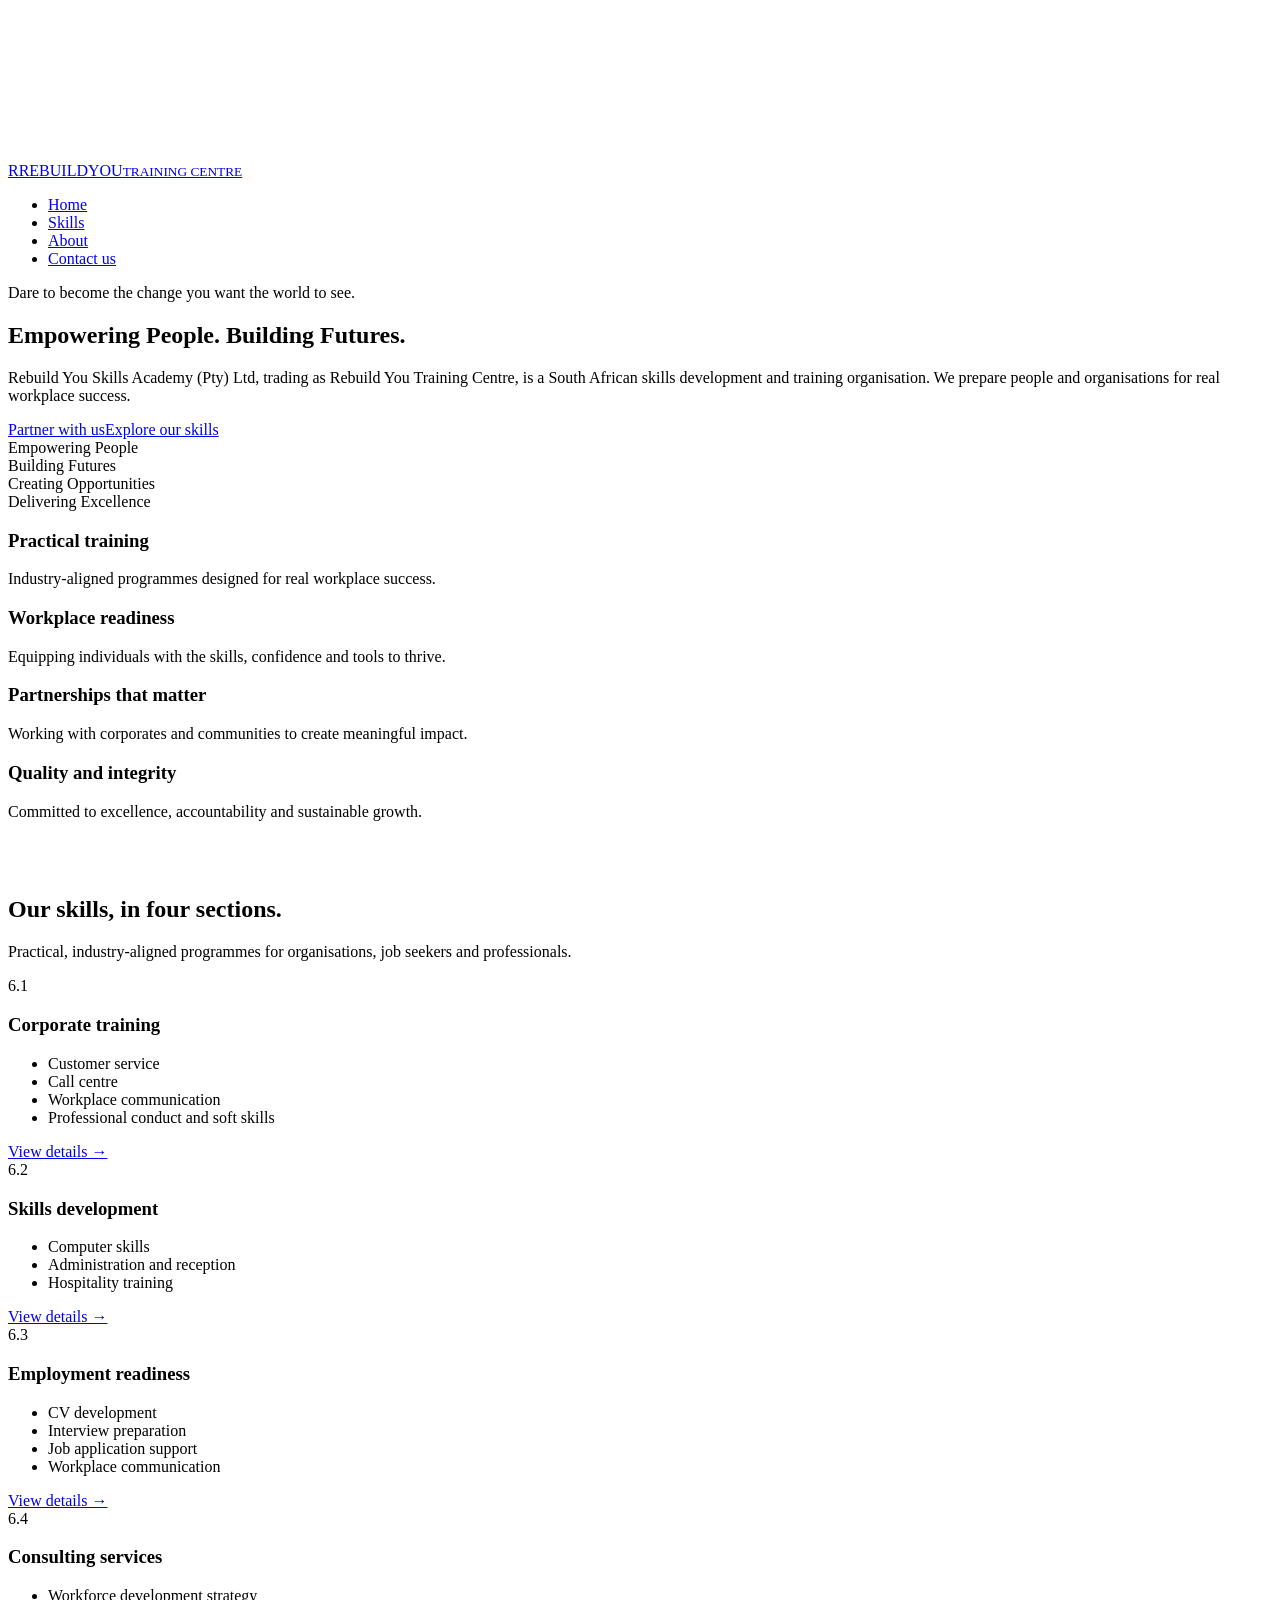
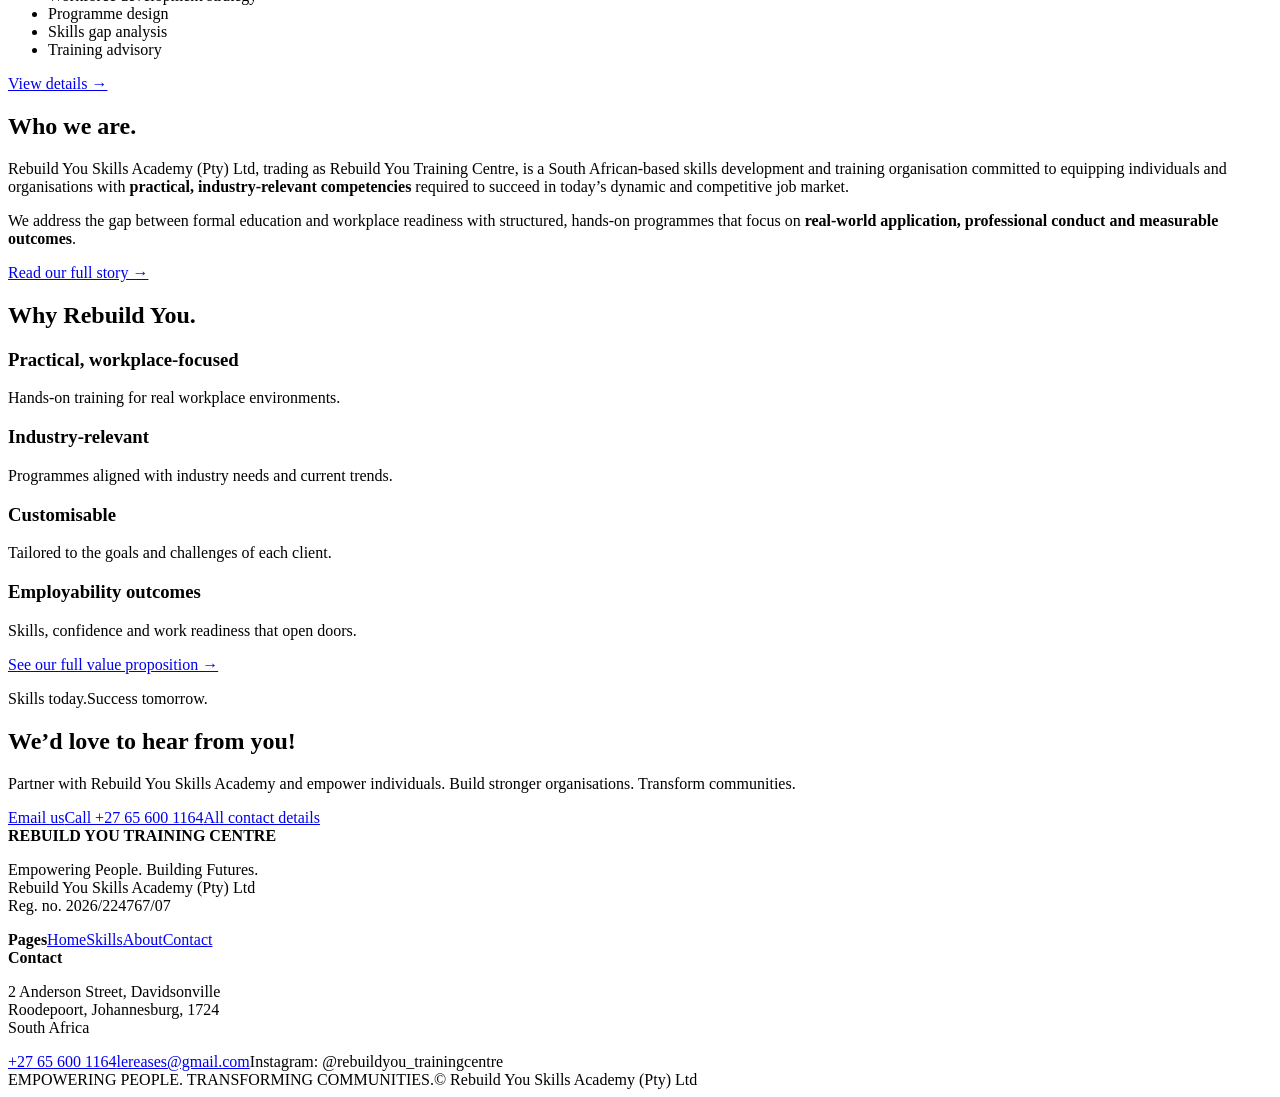
==== index.html @ abe12714 "Rename index (2).html to index.html" ====
<!DOCTYPE html>
<html lang="en">
<head>
<meta charset="UTF-8">
<meta name="viewport" content="width=device-width, initial-scale=1">
<title>Rebuild You Training Centre | Empowering People. Building Futures.</title>
<meta name="description" content="Rebuild You Skills Academy (Pty) Ltd, trading as Rebuild You Training Centre. Practical, industry-aligned skills training in South Africa.">
<link rel="preconnect" href="https://fonts.googleapis.com">
<link rel="preconnect" href="https://fonts.gstatic.com" crossorigin>
<link href="https://fonts.googleapis.com/css2?family=Bricolage+Grotesque:wght@500;700;800&family=Instrument+Sans:wght@400;500;600&display=swap" rel="stylesheet">
<link rel="stylesheet" href="style.css">
</head>
<body>
<canvas id="wall" aria-hidden="true"></canvas>
<header>
  <div class="wrap nav">
    <a href="index.html" class="logo" aria-label="Rebuild You Training Centre home"><span class="mark">R</span><span>REBUILDYOU<small>TRAINING CENTRE</small></span></a>
    <nav aria-label="Main"><ul><li><a href="index.html" class="on" aria-current="page">Home</a></li><li><a href="skills.html">Skills</a></li><li><a href="about.html">About</a></li><li><a class="btn" href="about.html#contact">Contact us</a></li></ul></nav>
  </div>
</header>

<main id="top">
<section class="hero" style="border:0;padding-bottom:40px">
  <div class="wrap">
    <p class="tag">Dare to become the change you want the world to see.</p>
    <h1>Empowering People. Building Futures.</h1>
    <p class="l">Rebuild You Skills Academy (Pty) Ltd, trading as Rebuild You Training Centre, is a South African skills development and training organisation. We prepare people and organisations for real workplace success.</p>
    <div class="acts"><a class="btn" href="about.html#contact">Partner with us</a><a class="btn o" href="skills.html">Explore our skills</a></div>
    <div class="pillars">
      <div>Empowering People</div><div>Building Futures</div><div>Creating Opportunities</div><div>Delivering Excellence</div>
    </div>
    <div class="four">
      <div><h3>Practical training</h3><p>Industry-aligned programmes designed for real workplace success.</p></div>
      <div><h3>Workplace readiness</h3><p>Equipping individuals with the skills, confidence and tools to thrive.</p></div>
      <div><h3>Partnerships that matter</h3><p>Working with corporates and communities to create meaningful impact.</p></div>
      <div><h3>Quality and integrity</h3><p>Committed to excellence, accountability and sustainable growth.</p></div>
    </div>
  </div>
</section>

<section id="skills" class="alt"><div class="wrap">
<h2>Our skills, in four sections.</h2><p class="secintro">Practical, industry-aligned programmes for organisations, job seekers and professionals.</p>
<div class="grid g4">
<div class="card b"><span class="chip">6.1</span><h3>Corporate training</h3><ul class="c"><li>Customer service</li><li>Call centre</li><li>Workplace communication</li><li>Professional conduct and soft skills</li></ul><a class="more" href="skills.html#s-corporate">View details &rarr;</a></div>
<div class="card t"><span class="chip">6.2</span><h3>Skills development</h3><ul class="c"><li>Computer skills</li><li>Administration and reception</li><li>Hospitality training</li></ul><a class="more" href="skills.html#s-skills">View details &rarr;</a></div>
<div class="card p"><span class="chip">6.3</span><h3>Employment readiness</h3><ul class="c"><li>CV development</li><li>Interview preparation</li><li>Job application support</li><li>Workplace communication</li></ul><a class="more" href="skills.html#s-employ">View details &rarr;</a></div>
<div class="card b"><span class="chip">6.4</span><h3>Consulting services</h3><ul class="c"><li>Workforce development strategy</li><li>Programme design</li><li>Skills gap analysis</li><li>Training advisory</li></ul><a class="more" href="skills.html#s-consult">View details &rarr;</a></div>
</div></div></section>

<section id="who"><div class="wrap"><h2>Who we are.</h2>
<div class="prose"><p>Rebuild You Skills Academy (Pty) Ltd, trading as Rebuild You Training Centre, is a South African-based skills development and training organisation committed to equipping individuals and organisations with <b>practical, industry-relevant competencies</b> required to succeed in today’s dynamic and competitive job market.</p>
<p>We address the gap between formal education and workplace readiness with structured, hands-on programmes that focus on <b>real-world application, professional conduct and measurable outcomes</b>.</p></div>
<a class="more" href="about.html">Read our full story &rarr;</a></div></section>

<section id="why" class="alt"><div class="wrap"><h2>Why Rebuild You.</h2>
<div class="grid g4">
<div class="card t"><h3>Practical, workplace-focused</h3><p>Hands-on training for real workplace environments.</p></div>
<div class="card b"><h3>Industry-relevant</h3><p>Programmes aligned with industry needs and current trends.</p></div>
<div class="card p"><h3>Customisable</h3><p>Tailored to the goals and challenges of each client.</p></div>
<div class="card t"><h3>Employability outcomes</h3><p>Skills, confidence and work readiness that open doors.</p></div>
</div><a class="more" href="skills.html#value">See our full value proposition &rarr;</a></div></section>

<div class="band"><div class="wrap"><p>Skills today.<span>Success tomorrow.</span></p></div></div>

<section id="touch" class="cta"><div class="wrap"><h2>We’d love to hear from you!</h2>
<p class="sub">Partner with Rebuild You Skills Academy and empower individuals. Build stronger organisations. Transform communities.</p>
<div class="acts"><a class="btn" href="mailto:lereases@gmail.com">Email us</a><a class="btn o" href="tel:+27656001164">Call +27 65 600 1164</a><a class="btn o" href="about.html#contact">All contact details</a></div></div></section>
</main>

<footer>
  <div class="wrap fgrid">
    <div><strong class="fb">REBUILD YOU TRAINING CENTRE</strong><p>Empowering People. Building Futures.<br>Rebuild You Skills Academy (Pty) Ltd<br>Reg. no. 2026/224767/07</p></div>
    <div><b>Pages</b><a href="index.html">Home</a><a href="skills.html">Skills</a><a href="about.html">About</a><a href="about.html#contact">Contact</a></div>
    <div><b>Contact</b><p>2 Anderson Street, Davidsonville<br>Roodepoort, Johannesburg, 1724<br>South Africa</p><a href="tel:+27656001164">+27 65 600 1164</a><a href="mailto:lereases@gmail.com">lereases@gmail.com</a><span>Instagram: @rebuildyou_trainingcentre</span></div>
  </div>
  <div class="wrap copy"><span>EMPOWERING PEOPLE. TRANSFORMING COMMUNITIES.</span><span>&copy; <span id="yr"></span> Rebuild You Skills Academy (Pty) Ltd</span></div>
</footer>
<script src="site.js" defer></script>
</body>
</html>
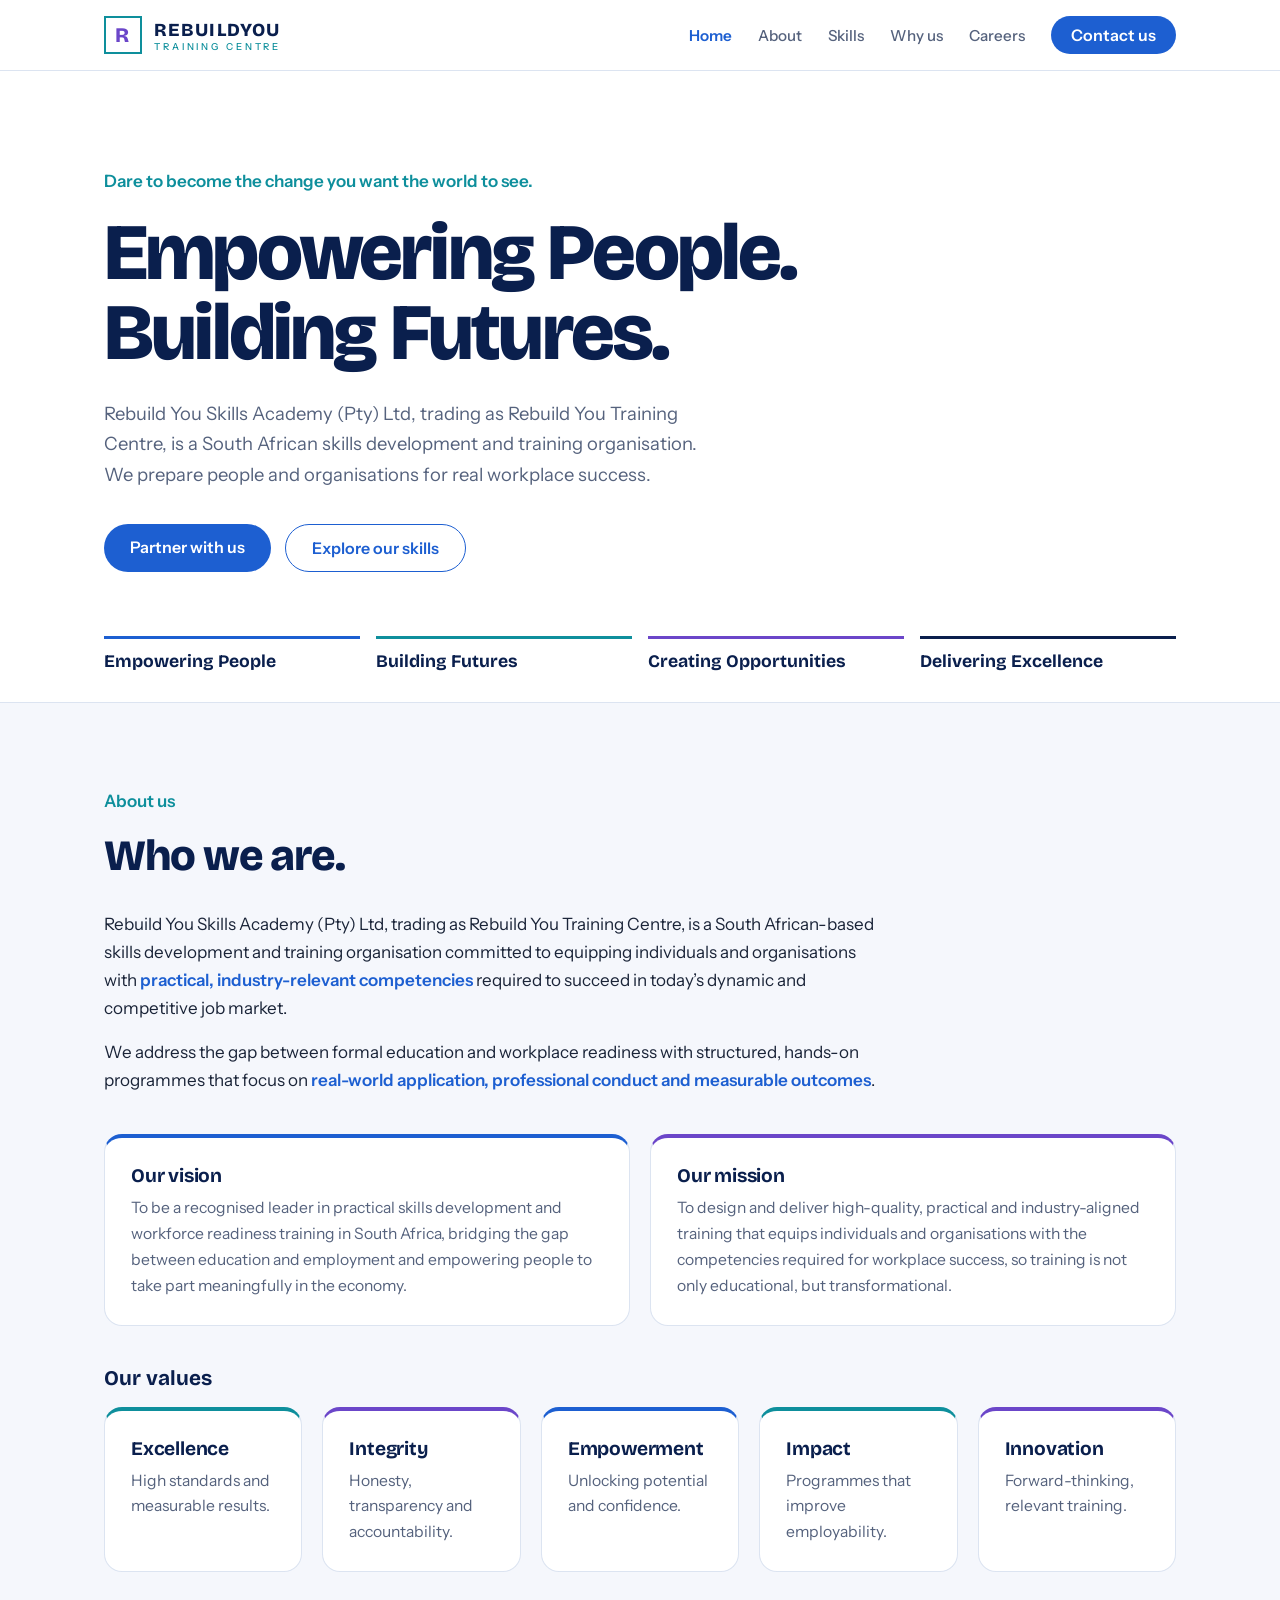
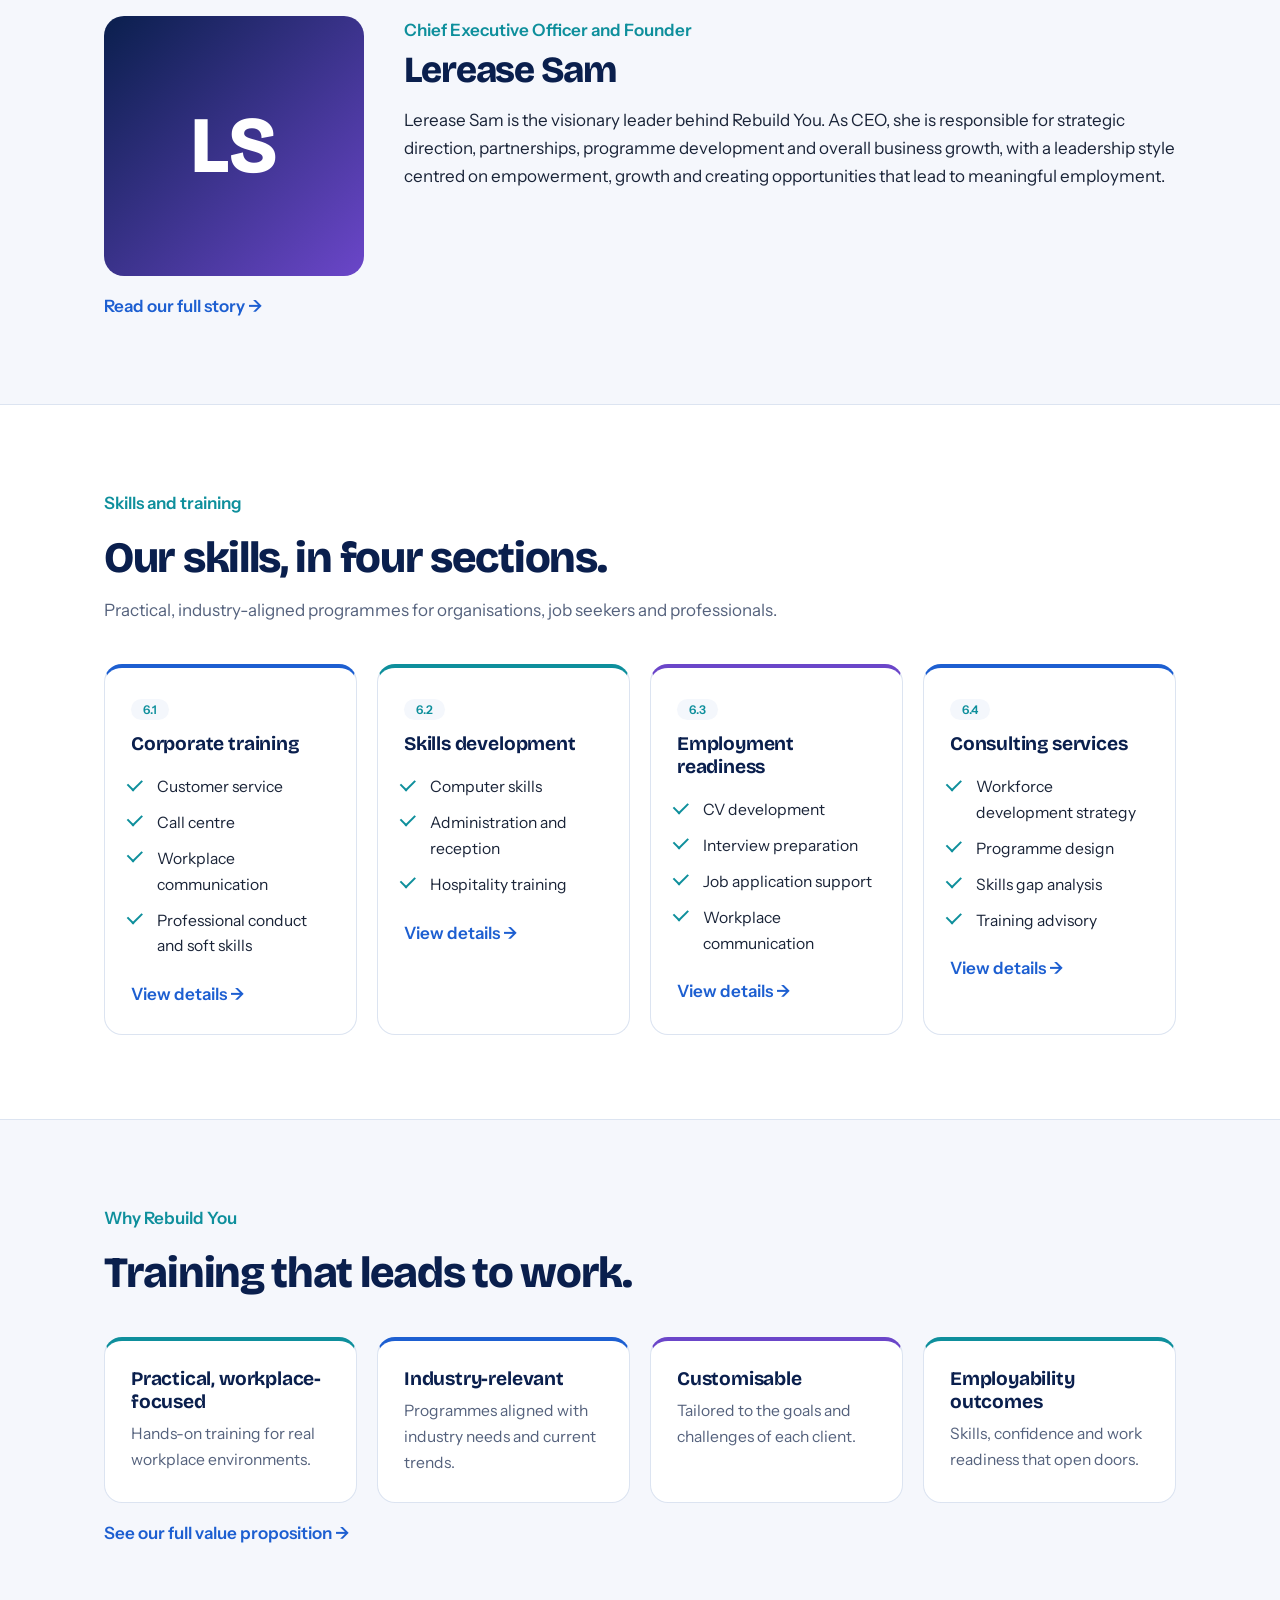
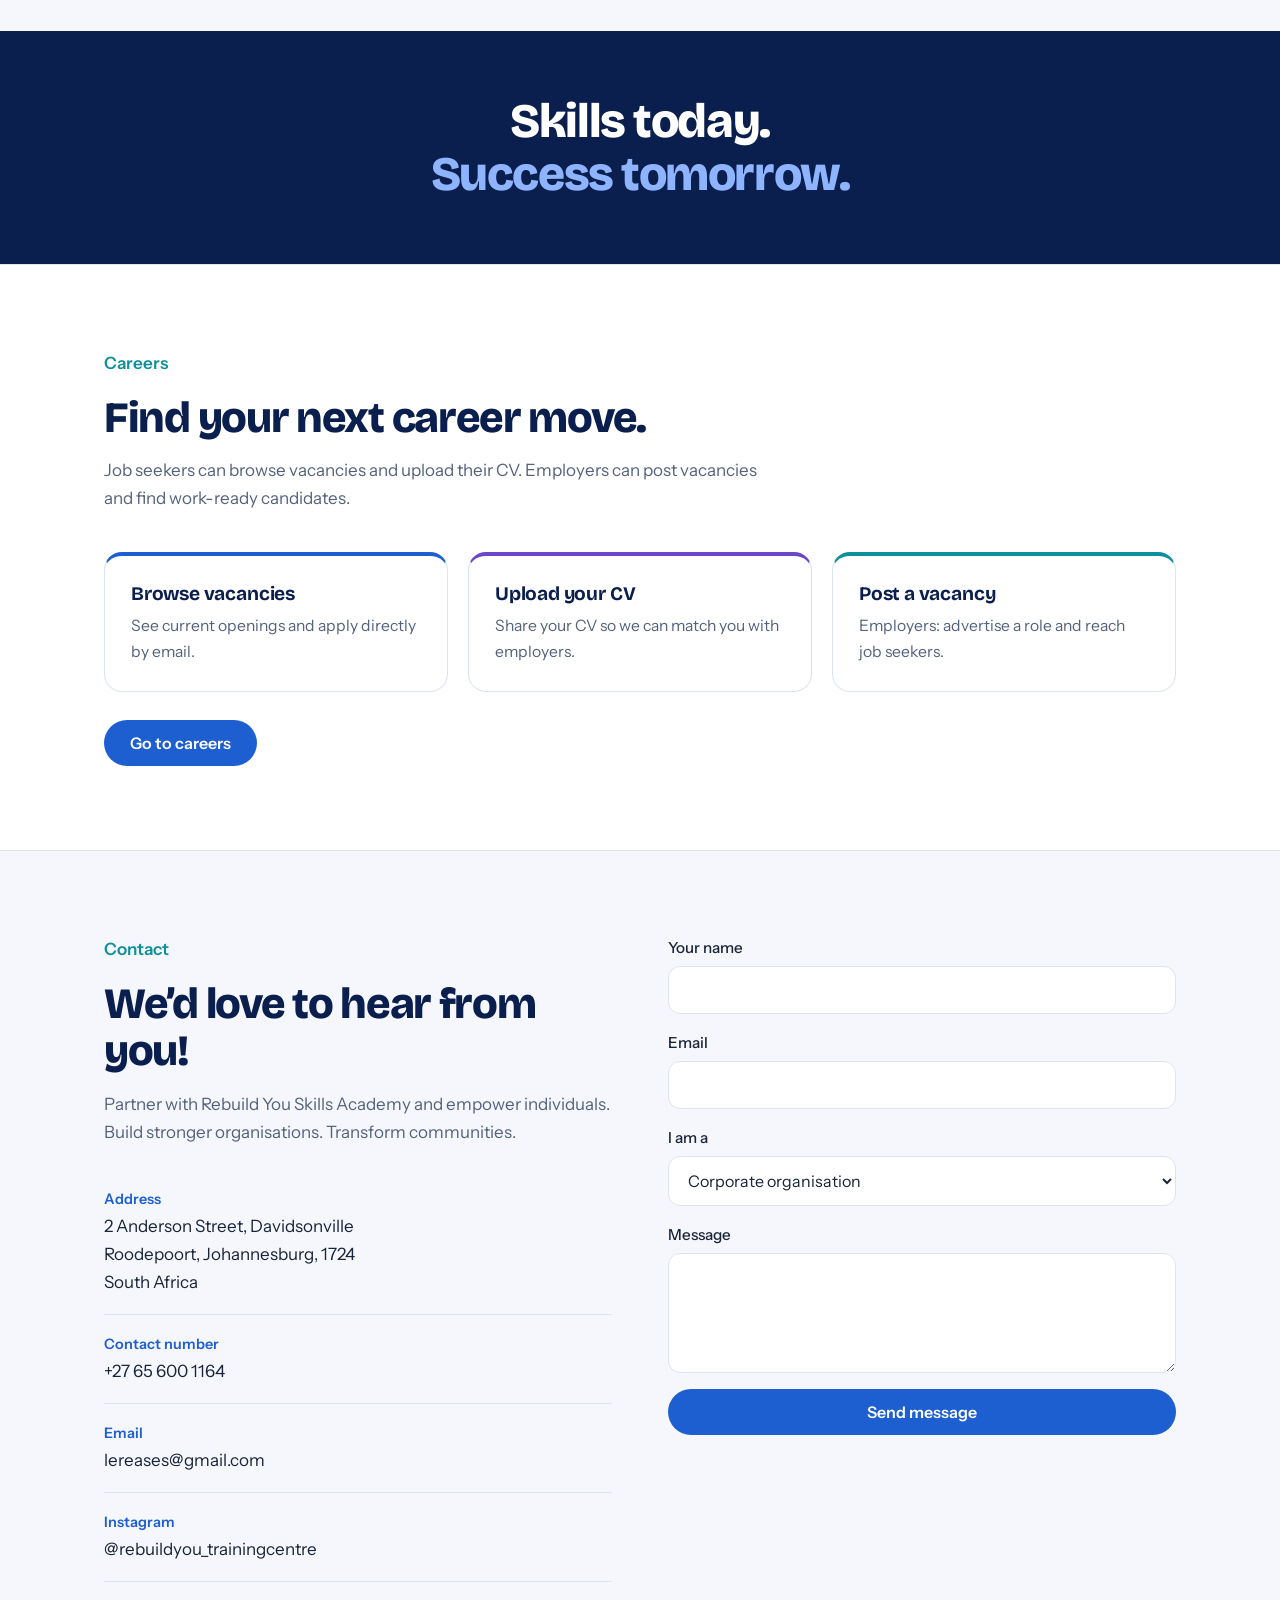
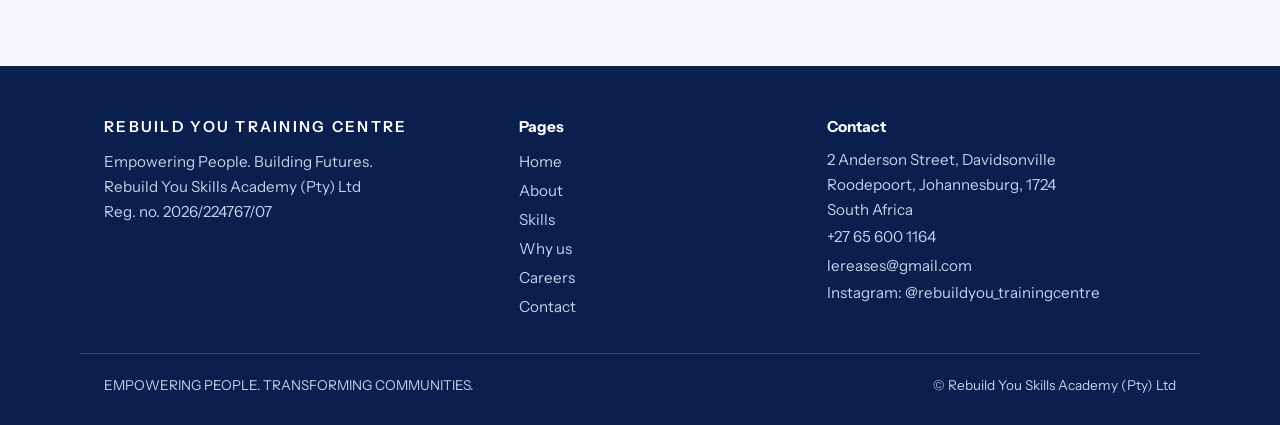
==== commit 31e2ed12: "Update index.html" ====
--- a/index.html
+++ b/index.html
@@ -15,31 +15,40 @@
 <header>
   <div class="wrap nav">
     <a href="index.html" class="logo" aria-label="Rebuild You Training Centre home"><span class="mark">R</span><span>REBUILDYOU<small>TRAINING CENTRE</small></span></a>
-    <nav aria-label="Main"><ul><li><a href="index.html" class="on" aria-current="page">Home</a></li><li><a href="skills.html">Skills</a></li><li><a href="about.html">About</a></li><li><a class="btn" href="about.html#contact">Contact us</a></li></ul></nav>
+    <nav aria-label="Main"><ul><li><a href="#top" data-s="top" class="on">Home</a></li><li><a href="#about" data-s="about">About</a></li><li><a href="#skills" data-s="skills">Skills</a></li><li><a href="#why" data-s="why">Why us</a></li><li><a href="#careers" data-s="careers">Careers</a></li><li><a class="btn" href="#contact">Contact us</a></li></ul></nav>
   </div>
 </header>
+<main id="top" class="compact">
+<section class="hero" style="border:0;padding-bottom:30px"><div class="wrap">
+<p class="tag">Dare to become the change you want the world to see.</p>
+<h1>Empowering People. Building Futures.</h1>
+<p class="l">Rebuild You Skills Academy (Pty) Ltd, trading as Rebuild You Training Centre, is a South African skills development and training organisation. We prepare people and organisations for real workplace success.</p>
+<div class="acts"><a class="btn" href="#contact">Partner with us</a><a class="btn o" href="#skills">Explore our skills</a></div>
+<div class="pillars"><div>Empowering People</div><div>Building Futures</div><div>Creating Opportunities</div><div>Delivering Excellence</div></div>
+</div></section>
 
-<main id="top">
-<section class="hero" style="border:0;padding-bottom:40px">
-  <div class="wrap">
-    <p class="tag">Dare to become the change you want the world to see.</p>
-    <h1>Empowering People. Building Futures.</h1>
-    <p class="l">Rebuild You Skills Academy (Pty) Ltd, trading as Rebuild You Training Centre, is a South African skills development and training organisation. We prepare people and organisations for real workplace success.</p>
-    <div class="acts"><a class="btn" href="about.html#contact">Partner with us</a><a class="btn o" href="skills.html">Explore our skills</a></div>
-    <div class="pillars">
-      <div>Empowering People</div><div>Building Futures</div><div>Creating Opportunities</div><div>Delivering Excellence</div>
-    </div>
-    <div class="four">
-      <div><h3>Practical training</h3><p>Industry-aligned programmes designed for real workplace success.</p></div>
-      <div><h3>Workplace readiness</h3><p>Equipping individuals with the skills, confidence and tools to thrive.</p></div>
-      <div><h3>Partnerships that matter</h3><p>Working with corporates and communities to create meaningful impact.</p></div>
-      <div><h3>Quality and integrity</h3><p>Committed to excellence, accountability and sustainable growth.</p></div>
-    </div>
-  </div>
-</section>
+<section id="about" class="alt"><div class="wrap">
+<p class="tag">About us</p><h2>Who we are.</h2>
+<div class="prose"><p>Rebuild You Skills Academy (Pty) Ltd, trading as Rebuild You Training Centre, is a South African-based skills development and training organisation committed to equipping individuals and organisations with <b>practical, industry-relevant competencies</b> required to succeed in today’s dynamic and competitive job market.</p>
+<p>We address the gap between formal education and workplace readiness with structured, hands-on programmes that focus on <b>real-world application, professional conduct and measurable outcomes</b>.</p></div>
+<div class="grid g2">
+<div class="card b"><h3>Our vision</h3><p>To be a recognised leader in practical skills development and workforce readiness training in South Africa, bridging the gap between education and employment and empowering people to take part meaningfully in the economy.</p></div>
+<div class="card p"><h3>Our mission</h3><p>To design and deliver high-quality, practical and industry-aligned training that equips individuals and organisations with the competencies required for workplace success, so training is not only educational, but transformational.</p></div>
+</div>
+<h3 style="font:700 1.3rem var(--d);color:var(--navy);margin-top:40px">Our values</h3>
+<div class="grid g5" style="margin-top:16px">
+<div class="card t"><h3>Excellence</h3><p>High standards and measurable results.</p></div>
+<div class="card p"><h3>Integrity</h3><p>Honesty, transparency and accountability.</p></div>
+<div class="card b"><h3>Empowerment</h3><p>Unlocking potential and confidence.</p></div>
+<div class="card t"><h3>Impact</h3><p>Programmes that improve employability.</p></div>
+<div class="card p"><h3>Innovation</h3><p>Forward-thinking, relevant training.</p></div>
+</div>
+<div class="leader" style="margin-top:44px"><div class="ph" role="img" aria-label="Portrait placeholder for Lerease Sam">LS</div><div><p class="role">Chief Executive Officer and Founder</p><h3>Lerease Sam</h3><p>Lerease Sam is the visionary leader behind Rebuild You. As CEO, she is responsible for strategic direction, partnerships, programme development and overall business growth, with a leadership style centred on empowerment, growth and creating opportunities that lead to meaningful employment.</p></div></div>
+<a class="more" href="about.html">Read our full story &rarr;</a>
+</div></section>
 
-<section id="skills" class="alt"><div class="wrap">
-<h2>Our skills, in four sections.</h2><p class="secintro">Practical, industry-aligned programmes for organisations, job seekers and professionals.</p>
+<section id="skills"><div class="wrap">
+<p class="tag">Skills and training</p><h2>Our skills, in four sections.</h2><p class="secintro">Practical, industry-aligned programmes for organisations, job seekers and professionals.</p>
 <div class="grid g4">
 <div class="card b"><span class="chip">6.1</span><h3>Corporate training</h3><ul class="c"><li>Customer service</li><li>Call centre</li><li>Workplace communication</li><li>Professional conduct and soft skills</li></ul><a class="more" href="skills.html#s-corporate">View details &rarr;</a></div>
 <div class="card t"><span class="chip">6.2</span><h3>Skills development</h3><ul class="c"><li>Computer skills</li><li>Administration and reception</li><li>Hospitality training</li></ul><a class="more" href="skills.html#s-skills">View details &rarr;</a></div>
@@ -47,12 +56,8 @@
 <div class="card b"><span class="chip">6.4</span><h3>Consulting services</h3><ul class="c"><li>Workforce development strategy</li><li>Programme design</li><li>Skills gap analysis</li><li>Training advisory</li></ul><a class="more" href="skills.html#s-consult">View details &rarr;</a></div>
 </div></div></section>
 
-<section id="who"><div class="wrap"><h2>Who we are.</h2>
-<div class="prose"><p>Rebuild You Skills Academy (Pty) Ltd, trading as Rebuild You Training Centre, is a South African-based skills development and training organisation committed to equipping individuals and organisations with <b>practical, industry-relevant competencies</b> required to succeed in today’s dynamic and competitive job market.</p>
-<p>We address the gap between formal education and workplace readiness with structured, hands-on programmes that focus on <b>real-world application, professional conduct and measurable outcomes</b>.</p></div>
-<a class="more" href="about.html">Read our full story &rarr;</a></div></section>
-
-<section id="why" class="alt"><div class="wrap"><h2>Why Rebuild You.</h2>
+<section id="why" class="alt"><div class="wrap">
+<p class="tag">Why Rebuild You</p><h2>Training that leads to work.</h2>
 <div class="grid g4">
 <div class="card t"><h3>Practical, workplace-focused</h3><p>Hands-on training for real workplace environments.</p></div>
 <div class="card b"><h3>Industry-relevant</h3><p>Programmes aligned with industry needs and current trends.</p></div>
@@ -62,15 +67,35 @@
 
 <div class="band"><div class="wrap"><p>Skills today.<span>Success tomorrow.</span></p></div></div>
 
-<section id="touch" class="cta"><div class="wrap"><h2>We’d love to hear from you!</h2>
+<section id="careers"><div class="wrap">
+<p class="tag">Careers</p><h2>Find your next career move.</h2><p class="secintro">Job seekers can browse vacancies and upload their CV. Employers can post vacancies and find work-ready candidates.</p>
+<div class="grid g3">
+<div class="card b"><h3>Browse vacancies</h3><p>See current openings and apply directly by email.</p></div>
+<div class="card p"><h3>Upload your CV</h3><p>Share your CV so we can match you with employers.</p></div>
+<div class="card t"><h3>Post a vacancy</h3><p>Employers: advertise a role and reach job seekers.</p></div>
+</div><div class="acts" style="margin-top:28px"><a class="btn" href="jobs.html">Go to careers</a></div></div></section>
+
+<section id="contact" class="alt"><div class="wrap contact">
+<div><p class="tag">Contact</p><h2>We’d love to hear from you!</h2>
 <p class="sub">Partner with Rebuild You Skills Academy and empower individuals. Build stronger organisations. Transform communities.</p>
-<div class="acts"><a class="btn" href="mailto:lereases@gmail.com">Email us</a><a class="btn o" href="tel:+27656001164">Call +27 65 600 1164</a><a class="btn o" href="about.html#contact">All contact details</a></div></div></section>
+<div class="ci" style="margin-top:24px">
+<div><b>Address</b>2 Anderson Street, Davidsonville<br>Roodepoort, Johannesburg, 1724<br>South Africa</div>
+<div><b>Contact number</b><a href="tel:+27656001164">+27 65 600 1164</a></div>
+<div><b>Email</b><a href="mailto:lereases@gmail.com">lereases@gmail.com</a></div>
+<div><b>Instagram</b>@rebuildyou_trainingcentre</div></div></div>
+<form id="form" novalidate>
+<label>Your name<input type="text" name="name" required autocomplete="name"></label>
+<label>Email<input type="email" name="email" required autocomplete="email"></label>
+<label>I am a<select name="who"><option>Corporate organisation</option><option>Small or medium enterprise</option><option>Government institution</option><option>Private client</option><option>Potential partner</option></select></label>
+<label>Message<textarea name="message" required></textarea></label>
+<button class="btn" type="submit">Send message</button><p id="msg" role="status" aria-live="polite"></p>
+</form></div></section>
 </main>
 
 <footer>
   <div class="wrap fgrid">
     <div><strong class="fb">REBUILD YOU TRAINING CENTRE</strong><p>Empowering People. Building Futures.<br>Rebuild You Skills Academy (Pty) Ltd<br>Reg. no. 2026/224767/07</p></div>
-    <div><b>Pages</b><a href="index.html">Home</a><a href="skills.html">Skills</a><a href="about.html">About</a><a href="about.html#contact">Contact</a></div>
+    <div><b>Pages</b><a href="#top">Home</a><a href="#about">About</a><a href="#skills">Skills</a><a href="#why">Why us</a><a href="#careers">Careers</a><a href="#contact">Contact</a></div>
     <div><b>Contact</b><p>2 Anderson Street, Davidsonville<br>Roodepoort, Johannesburg, 1724<br>South Africa</p><a href="tel:+27656001164">+27 65 600 1164</a><a href="mailto:lereases@gmail.com">lereases@gmail.com</a><span>Instagram: @rebuildyou_trainingcentre</span></div>
   </div>
   <div class="wrap copy"><span>EMPOWERING PEOPLE. TRANSFORMING COMMUNITIES.</span><span>&copy; <span id="yr"></span> Rebuild You Skills Academy (Pty) Ltd</span></div>
--- a/style.css
+++ b/style.css
@@ -0,0 +1,139 @@
+:root{--white:#fff;--soft:#f4f7fc;--line:#dce4f1;--navy:#0a1f4d;--blue:#1d5fd1;--purple:#6b46c9;--teal:#0e8f9c;--text:#1a2438;--muted:#55627d;--d:'Bricolage Grotesque',Arial,sans-serif;--b:'Instrument Sans',Arial,sans-serif}
+*{box-sizing:border-box;margin:0;padding:0}
+html{scroll-behavior:smooth;scroll-padding-top:80px}
+body{background:var(--white);color:var(--text);font:400 17px/1.65 var(--b)}
+a{color:inherit;text-decoration:none}
+:focus-visible{outline:3px solid var(--blue);outline-offset:3px}
+.wrap{max-width:1120px;margin:0 auto;padding:0 24px}
+#wall{position:fixed;inset:0;width:100%;height:100%;z-index:0;pointer-events:none}
+main,footer,header{position:relative;z-index:1}
+
+/* Header */
+header{position:sticky;top:0;z-index:10;background:rgba(255,255,255,.92);backdrop-filter:blur(10px);border-bottom:1px solid var(--line)}
+.nav{display:flex;align-items:center;justify-content:space-between;height:70px;gap:20px}
+.logo{display:flex;align-items:center;gap:12px;font:800 1.15rem var(--d);letter-spacing:.06em;color:var(--navy)}
+.mark{width:38px;height:38px;border:2px solid var(--teal);display:grid;place-items:center;font:800 1.3rem var(--d);color:var(--purple)}
+.logo small{display:block;font:500 .6rem var(--b);letter-spacing:.3em;color:var(--teal)}
+nav ul{display:flex;gap:26px;list-style:none;align-items:center}
+nav a{color:var(--muted);font-weight:500;font-size:.95rem}
+nav a:hover{color:var(--blue)}
+.btn{display:inline-block;background:var(--blue);color:#fff;font:600 1rem var(--b);padding:13px 26px;border-radius:999px;border:0;cursor:pointer;transition:background .2s,transform .2s}
+.btn:hover{background:var(--purple);transform:translateY(-2px)}
+.btn.o{background:transparent;color:var(--blue);border:1.5px solid var(--blue)}
+.btn.o:hover{background:var(--soft);color:var(--purple)}
+nav .btn{padding:9px 20px;color:#fff}
+
+/* Hero */
+.hero{padding:96px 0 80px}
+.tag{color:var(--teal);font-weight:600;margin-bottom:18px}
+h1{font:800 clamp(2.6rem,6.5vw,5rem)/1 var(--d);letter-spacing:-.035em;color:var(--navy);max-width:11em}
+.hero p.l{margin:26px 0 34px;max-width:34em;color:var(--muted);font-size:1.15rem}
+.acts{display:flex;gap:14px;flex-wrap:wrap}
+.pillars{display:grid;grid-template-columns:repeat(4,1fr);gap:16px;margin-top:64px}
+.pillars div{border-top:3px solid var(--blue);padding-top:12px;font:700 1.1rem var(--d);color:var(--navy)}
+.pillars div:nth-child(2){border-color:var(--teal)}.pillars div:nth-child(3){border-color:var(--purple)}.pillars div:nth-child(4){border-color:var(--navy)}
+.four{display:grid;grid-template-columns:repeat(4,1fr);gap:20px;margin-top:40px}
+.four h3{font:700 1.05rem var(--d);color:var(--blue)}
+.four p{color:var(--muted);font-size:.97rem}
+
+/* Sections */
+section{padding:84px 0;border-top:1px solid var(--line)}
+section.alt{background:rgba(244,247,252,.9)}
+h2{font:800 clamp(1.8rem,4vw,2.7rem)/1.08 var(--d);letter-spacing:-.03em;color:var(--navy);max-width:18em}
+h2 em{font-style:normal;color:var(--blue);margin-right:.35em}
+.sub{color:var(--muted);max-width:42em;margin-top:16px}
+.prose{max-width:46em;margin-top:30px}
+.prose p+p{margin-top:16px}
+.prose b{color:var(--blue);font-weight:600}
+.grid{display:grid;gap:20px;margin-top:40px}
+.g2{grid-template-columns:repeat(2,1fr)}.g3{grid-template-columns:repeat(3,1fr)}.g4{grid-template-columns:repeat(4,1fr)}.g5{grid-template-columns:repeat(5,1fr)}
+.card{background:var(--white);border:1px solid var(--line);border-radius:18px;padding:26px}
+.card h3{font:700 1.2rem var(--d);color:var(--navy);letter-spacing:-.01em;margin-bottom:8px}
+.card p{color:var(--muted);font-size:.98rem}
+.card.t{border-top:4px solid var(--teal)}.card.p{border-top:4px solid var(--purple)}.card.b{border-top:4px solid var(--blue)}
+ul.c{list-style:none;margin-top:14px}
+ul.c li{position:relative;padding:5px 0 5px 26px;font-size:.98rem}
+ul.c li::before{content:"";position:absolute;left:0;top:.8em;width:12px;height:7px;border-left:2.5px solid var(--teal);border-bottom:2.5px solid var(--teal);transform:rotate(-45deg) translateY(-50%)}
+.lbl{font:600 .82rem var(--b);color:var(--blue);margin-top:14px}
+.note{margin-top:32px;padding:20px 24px;border-left:4px solid var(--blue);background:var(--soft);border-radius:0 14px 14px 0;color:var(--navy);font-weight:500}
+
+/* Legal table */
+.tbl{margin-top:36px;border-top:1px solid var(--line)}
+.tbl div{display:grid;grid-template-columns:240px 1fr;gap:20px;padding:18px 0;border-bottom:1px solid var(--line)}
+.tbl b{color:var(--blue);font-weight:600}
+
+/* Steps / phases */
+.steps{counter-reset:s}
+.steps .card{counter-increment:s}
+.steps .card::before{content:counter(s);display:grid;place-items:center;width:38px;height:38px;border-radius:50%;background:var(--blue);color:#fff;font:800 1rem var(--d);margin-bottom:14px}
+.steps .card:nth-child(3n+2)::before{background:var(--teal)}.steps .card:nth-child(3n)::before{background:var(--purple)}
+
+/* Leader */
+.leader{display:grid;grid-template-columns:260px 1fr;gap:40px;margin-top:40px;align-items:start}
+.ph{aspect-ratio:1;border-radius:20px;background:linear-gradient(135deg,var(--navy),var(--purple));display:grid;place-items:center;color:#fff;font:800 5rem var(--d)}
+.role{color:var(--teal);font-weight:600}
+.leader h3{font:800 2.3rem var(--d);color:var(--navy);letter-spacing:-.03em;margin:4px 0 14px}
+.leader p+p{margin-top:14px;color:var(--muted)}
+
+/* Slogans */
+.band{background:var(--navy);color:#fff;padding:64px 0;text-align:center}
+.band p{font:800 clamp(1.8rem,4.5vw,3rem)/1.1 var(--d);letter-spacing:-.03em}
+.band span{display:block;color:#8fb4ff}
+
+/* Contact */
+.contact{display:grid;grid-template-columns:1fr 1fr;gap:56px;align-items:start}
+.ci div{padding:18px 0;border-bottom:1px solid var(--line)}
+.ci b{display:block;color:var(--blue);font-weight:600;font-size:.9rem}
+.ci a:hover{color:var(--blue)}
+form{display:grid;gap:16px}
+label{display:grid;gap:6px;font-weight:500;font-size:.95rem}
+input,select,textarea{background:var(--white);border:1px solid var(--line);border-radius:12px;padding:13px 15px;color:var(--text);font:400 1rem var(--b);width:100%}
+input:focus,select:focus,textarea:focus{outline:2px solid var(--blue);border-color:var(--blue)}
+textarea{min-height:120px;resize:vertical}
+#msg{color:var(--teal);font-weight:600;min-height:1.5em}
+footer{background:var(--navy);color:#c3d0ea;padding:36px 0;font-size:.95rem;text-align:center}
+footer strong{display:block;color:#fff;letter-spacing:.2em;font-weight:500;margin-bottom:6px}
+
+@media(max-width:960px){
+  .g4,.g5,.four,.pillars{grid-template-columns:repeat(2,1fr)}.g3{grid-template-columns:1fr 1fr}
+  .leader,.contact{grid-template-columns:1fr}.ph{max-width:220px}
+}
+@media(max-width:720px){
+  .g2,.g3,.g4,.g5,.four,.pillars{grid-template-columns:1fr}
+  .tbl div{grid-template-columns:1fr;gap:4px}
+  body{font-size:16px}section{padding:64px 0}.hero{padding:60px 0}
+}
+@media(prefers-reduced-motion:reduce){*{transition:none!important}html{scroll-behavior:auto}#wall{display:none}}
+
+/* ---- Multi-page additions ---- */
+html{scroll-padding-top:130px}
+.pagehead{padding:72px 0 56px;border-top:0}
+.pagehead h1{font-size:clamp(2.2rem,5vw,3.6rem);max-width:14em}
+.pagehead .sub{font-size:1.1rem}
+.chips{position:sticky;top:70px;z-index:9;background:rgba(255,255,255,.94);backdrop-filter:blur(8px);border-top:1px solid var(--line);border-bottom:1px solid var(--line)}
+.chips .wrap{display:flex;gap:10px;overflow-x:auto;padding-top:12px;padding-bottom:12px;white-space:nowrap}
+.chips a{border:1px solid var(--line);border-radius:999px;padding:6px 16px;font-size:.9rem;font-weight:500;color:var(--muted);background:#fff}
+.chips a:hover{border-color:var(--blue);color:var(--blue)}
+nav a.on{color:var(--blue);font-weight:600}
+.skill h3{display:flex;gap:10px;align-items:center}
+.skill .n{flex:none;display:grid;place-items:center;width:30px;height:30px;border-radius:50%;background:var(--soft);color:var(--blue);font:700 .85rem var(--d)}
+.secintro{color:var(--muted);max-width:40em;margin-top:14px}
+.more{display:inline-block;margin-top:16px;color:var(--blue);font-weight:600}
+.more:hover{color:var(--purple)}
+.chip{display:inline-block;font:600 .75rem var(--b);color:var(--teal);background:var(--soft);padding:3px 12px;border-radius:999px;margin-bottom:12px}
+.cta{text-align:center}
+.cta h2{margin:0 auto}
+.cta .sub{margin:16px auto 28px}
+.cta .acts{justify-content:center}
+footer{text-align:left;padding:48px 0 28px}
+.fgrid{display:grid;grid-template-columns:1.4fr 1fr 1.3fr;gap:40px}
+footer strong.fb{display:block;color:#fff;letter-spacing:.15em;font-weight:600;margin-bottom:10px}
+footer b{display:block;color:#fff;margin-bottom:8px}
+footer a{display:block;padding:2px 0}
+footer a:hover{color:#fff}
+.copy{margin-top:32px;padding-top:20px;border-top:1px solid rgba(255,255,255,.15);font-size:.85rem;display:flex;justify-content:space-between;gap:12px;flex-wrap:wrap}
+@media(max-width:720px){
+  nav ul{gap:12px}nav a{font-size:.85rem}nav .btn{display:none}
+  .logo span:last-child{display:none}
+  .fgrid{grid-template-columns:1fr}
+}
